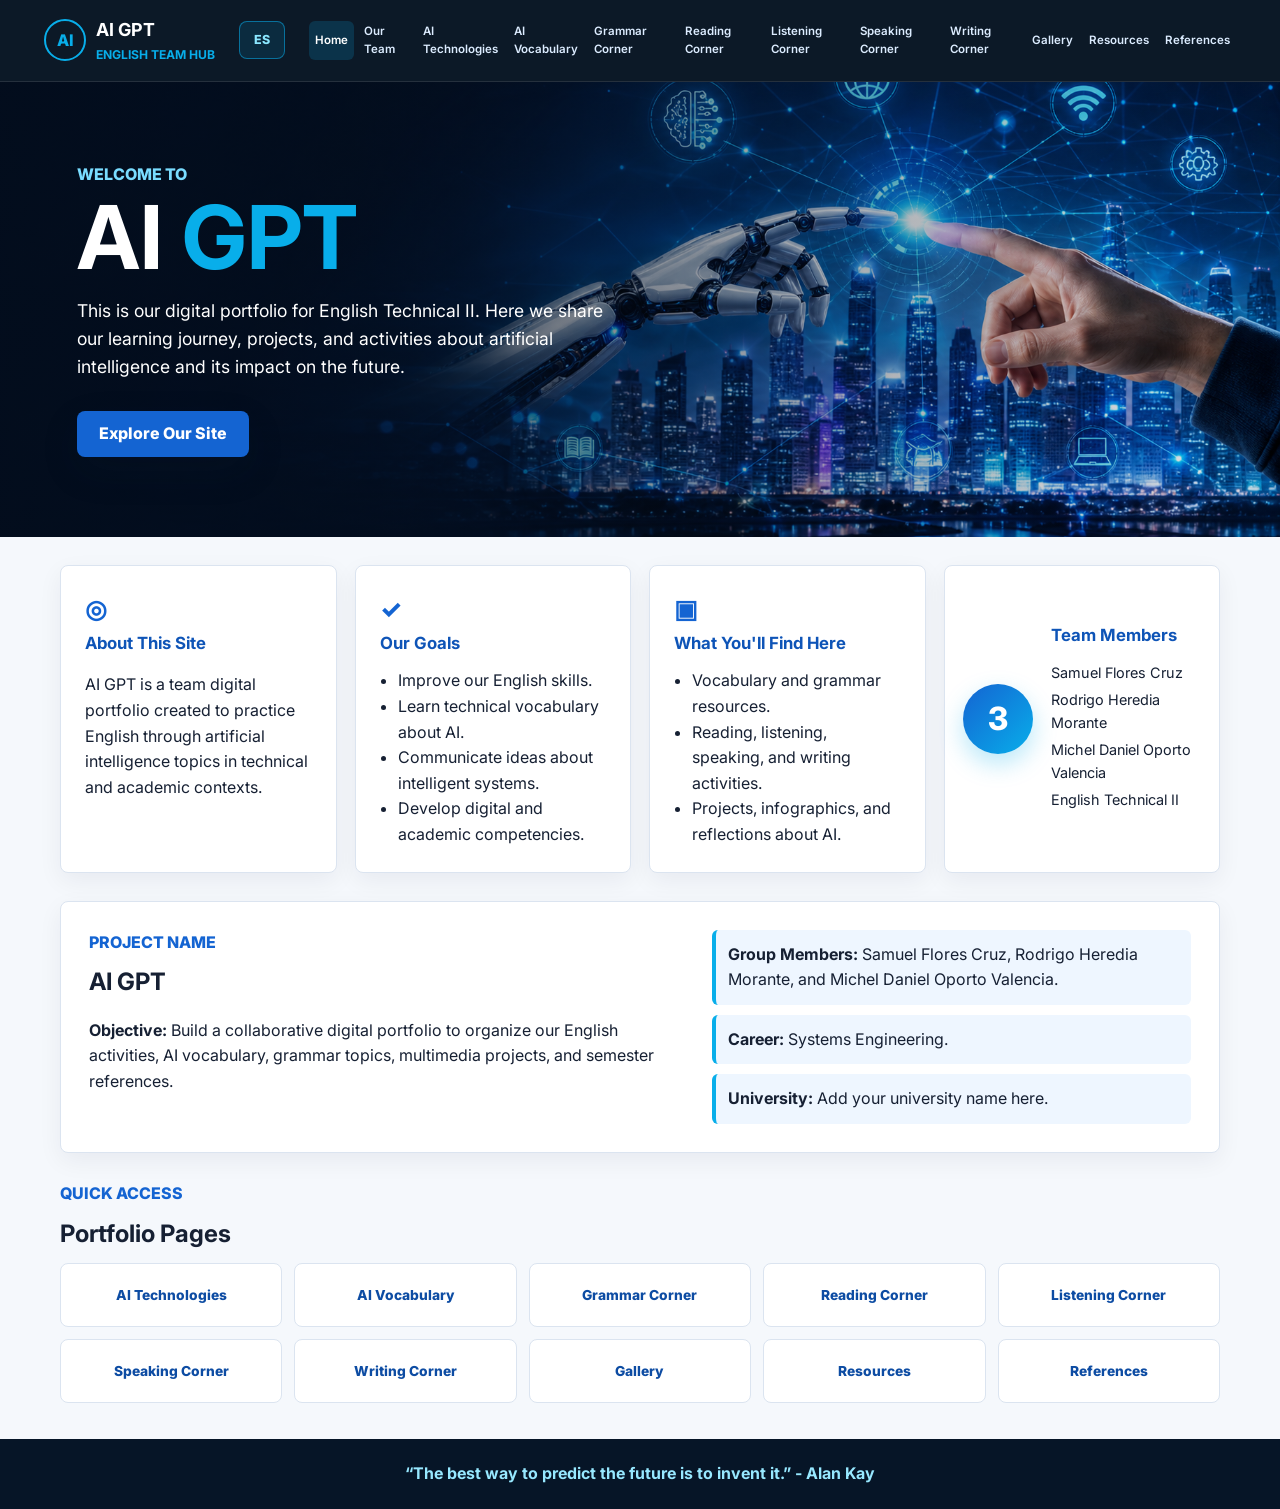
==== index.html @ 4638c42d "Agregando archivos" ====
<!DOCTYPE html>
<html lang="en">
<head>
  <meta charset="UTF-8">
  <meta name="viewport" content="width=device-width, initial-scale=1.0">
  <title>ARTIFICIAL INTELLIGENCE | Home</title>
  <link rel="preconnect" href="https://fonts.googleapis.com">
  <link rel="preconnect" href="https://fonts.gstatic.com" crossorigin>
  <link href="https://fonts.googleapis.com/css2?family=Inter:wght@400;500;600;700;800&display=swap" rel="stylesheet">
  <link rel="stylesheet" href="styles.css">
  <script defer src="script.js"></script> 
</head>
<body>  
  <header class="site-header">
    <a class="brand" href="index.html" aria-label="FutureTech English Hub home">
      <span class="brand-mark">AI</span>
      <span><strong>AI GPT</strong><small>English Team Hub</small></span>
    </a>
    <button class="menu-toggle" type="button" aria-label="Open navigation" aria-expanded="false">☰</button>
    <nav class="site-nav" aria-label="Main navigation">
      <a href="index.html">Home</a>
      <a href="about.html">Our Team</a>
      <a href="future-technologies.html">Future Technologies</a>
      <a href="tech-vocabulary.html">Tech Vocabulary</a>
      <a href="grammar-corner.html">Grammar Corner</a>
      <a href="reading-corner.html">Reading Corner</a>
      <a href="listening-corner.html">Listening Corner</a>
      <a href="speaking-corner.html">Speaking Corner</a>
      <a href="writing-corner.html">Writing Corner</a>
      <a href="gallery.html">Gallery</a>
      <a href="resources.html">Resources</a>
      <a href="references.html">References</a>
    </nav>
  </header>

  <main>
    <section class="hero">
      <img src="assets/images/hero-tech.png" alt="Futuristic technology scene with human and robotic hands" class="hero-bg">
      <div class="hero-content">
        <p class="eyebrow">Welcome to</p>
        <h1>AI <span>GPT</span></h1>
        <p class="hero-copy">This is our digital portfolio for English Technical II. Here we share our learning journey, projects, and activities about artificial intelligence and its impact on the future.</p>
        <a class="primary-action" href="future-technologies.html">Explore Our Site</a>
      </div>
    </section>

    <section class="section intro-grid" aria-label="Project introduction">
      <article class="info-card">
        <span class="card-icon">◎</span>
        <h2>About This Site</h2>
        <p>AI GPT is a team digital portfolio created to practice English through artificial intelligence topics in technical and academic contexts.</p>
      </article>
      <article class="info-card">
        <span class="card-icon">✓</span>
        <h2>Our Goals</h2>
        <ul class="clean-list">
          <li>Improve our English skills.</li>
          <li>Learn technical vocabulary about AI.</li>
          <li>Communicate ideas about intelligent systems.</li>
          <li>Develop digital and academic competencies.</li>
        </ul>
      </article>
      <article class="info-card">
        <span class="card-icon">▣</span>
        <h2>What You'll Find Here</h2>
        <ul class="clean-list">
          <li>Vocabulary and grammar resources.</li>
          <li>Reading, listening, speaking, and writing activities.</li>
          <li>Projects, infographics, and reflections about AI.</li>
        </ul>
      </article>
      <article class="profile-card">
        <span class="team-mark">3</span>
        <div>
          <h2>Team Members</h2>
          <p>Samuel Flores Cruz</p>
          <p>Rodrigo Heredia Morante</p>
          <p>Michel Daniel Oporto Valencia</p>
          <p>English Technical II</p>
        </div>
      </article>
    </section>

    <section class="section project-panel">
      <div>
        <p class="eyebrow dark">Project Name</p>
        <h2>AI GPT</h2>
        <p><strong>Objective:</strong> Build a collaborative digital portfolio to organize our English activities, AI vocabulary, grammar topics, multimedia projects, and semester references.</p>
      </div>
      <div class="facts">
        <p><strong>Group Members:</strong> Samuel Flores Cruz, Rodrigo Heredia Morante, and Michel Daniel Oporto Valencia.</p>
          <p><strong>Career:</strong> Systems Engineering.</p>
        <p><strong>University:</strong> Add your university name here.</p>
      </div>
    </section>

    <section class="section">
      <div class="section-heading">
        <p class="eyebrow dark">Quick Access</p>
        <h2>Portfolio Pages</h2>
      </div>
      <div class="quick-grid">
        <a href="future-technologies.html">AI Technologies</a>
        <a href="tech-vocabulary.html">AI Vocabulary</a>
        <a href="grammar-corner.html">Grammar Corner</a>
        <a href="reading-corner.html">Reading Corner</a>
        <a href="listening-corner.html">Listening Corner</a>
        <a href="speaking-corner.html">Speaking Corner</a>
        <a href="writing-corner.html">Writing Corner</a>
        <a href="gallery.html">Gallery</a>
        <a href="resources.html">Resources</a>
        <a href="references.html">References</a>
      </div>
    </section>
  </main>

  <footer class="site-footer">
    <p>“The best way to predict the future is to invent it.” - Alan Kay</p>
  </footer>
</body>
</html>
---- styles.css ----
:root {
  --navy: #061527;
  --ink: #162033;
  --muted: #667085;
  --line: #dbe4f0;
  --cyan: #08aeea;
  --blue: #1464d2;
  --green: #17a974;
  --orange: #f59f24;
  --red: #ef5b5b;
  --paper: #ffffff;
  --soft: #f5f8fc;
  --shadow: 0 14px 38px rgba(14, 31, 53, 0.12);
}

* {
  box-sizing: border-box;
}

body {
  margin: 0;
  font-family: "Inter", Arial, sans-serif;
  color: var(--ink);
  background: var(--soft);
  line-height: 1.6;
}

img {
  max-width: 100%;
  display: block;
}

a {
  color: inherit;
  text-decoration: none;
}

.site-header {
  position: sticky;
  top: 0;
  z-index: 20;
  min-height: 72px;
  display: flex;
  align-items: center;
  gap: 24px;
  padding: 12px clamp(18px, 4vw, 44px);
  background: rgba(3, 16, 31, 0.96);
  color: #fff;
  border-bottom: 1px solid rgba(255, 255, 255, 0.1);
}

.brand {
  display: flex;
  align-items: center;
  gap: 10px;
  flex: 0 0 auto;
}

.brand-mark {
  width: 42px;
  height: 42px;
  display: grid;
  place-items: center;
  border: 2px solid var(--cyan);
  border-radius: 50%;
  color: var(--cyan);
  font-weight: 800;
}

.brand strong,
.brand small {
  display: block;
}

.brand strong {
  font-size: 1.12rem;
}

.brand small {
  color: var(--cyan);
  text-transform: uppercase;
  letter-spacing: 0;
  font-size: 0.76rem;
  font-weight: 700;
}

.site-nav {
  display: flex;
  align-items: center;
  justify-content: flex-end;
  gap: 4px;
  flex: 1;
  flex-wrap: nowrap;
}

.site-nav a {
  padding: 10px 6px;
  border-radius: 6px;
  color: #dcecff;
  font-size: 0.72rem;
  font-weight: 600;
}

.site-nav a:hover,
.site-nav a.active {
  color: #fff;
  background: rgba(8, 174, 234, 0.18);
}

.translate-toggle {
  flex: 0 0 auto;
  min-width: 46px;
  height: 38px;
  border: 1px solid rgba(8, 174, 234, 0.55);
  border-radius: 8px;
  background: rgba(8, 174, 234, 0.12);
  color: #8be7ff;
  font: inherit;
  font-size: 0.78rem;
  font-weight: 800;
  cursor: pointer;
}

.translate-toggle:hover {
  background: rgba(8, 174, 234, 0.22);
  color: #fff;
}

.menu-toggle {
  display: none;
  margin-left: auto;
  border: 1px solid rgba(255, 255, 255, 0.25);
  background: transparent;
  color: #fff;
  width: 42px;
  height: 42px;
  border-radius: 8px;
  font-size: 1.25rem;
}

.hero {
  min-height: 455px;
  position: relative;
  display: grid;
  align-items: center;
  overflow: hidden;
  background: var(--navy);
}

.hero::after,
.image-hero::after {
  content: "";
  position: absolute;
  inset: 0;
  background: linear-gradient(90deg, rgba(3, 13, 28, 0.88), rgba(3, 13, 28, 0.45), rgba(3, 13, 28, 0.08));
}

.hero-bg,
.image-hero img {
  position: absolute;
  inset: 0;
  width: 100%;
  height: 100%;
  object-fit: cover;
}

.hero-content {
  position: relative;
  z-index: 2;
  max-width: 700px;
  padding: 72px clamp(22px, 6vw, 84px);
  color: #fff;
}

.eyebrow {
  margin: 0 0 8px;
  color: #79dcff;
  font-weight: 800;
  text-transform: uppercase;
  letter-spacing: 0;
}

.eyebrow.dark {
  color: var(--blue);
}

.hero h1,
.page-hero h1 {
  margin: 0 0 16px;
  font-size: clamp(2.5rem, 7vw, 5.5rem);
  line-height: 0.95;
  letter-spacing: 0;
}

.hero h1 span {
  color: var(--cyan);
}

.hero-copy {
  max-width: 540px;
  font-size: 1.1rem;
}

.primary-action {
  display: inline-flex;
  align-items: center;
  justify-content: center;
  min-height: 46px;
  margin-top: 12px;
  padding: 0 22px;
  border-radius: 8px;
  background: var(--blue);
  color: #fff;
  font-weight: 800;
  box-shadow: var(--shadow);
}

.section {
  width: min(1160px, calc(100% - 36px));
  margin: 28px auto;
}

.intro-grid,
.card-grid,
.media-grid,
.gallery-grid,
.vocab-grid {
  display: grid;
  gap: 18px;
}

.intro-grid {
  grid-template-columns: repeat(4, 1fr);
}

.card-grid.three,
.vocab-grid {
  grid-template-columns: repeat(3, 1fr);
}

.card-grid.two,
.media-grid {
  grid-template-columns: repeat(2, 1fr);
}

.info-card,
.profile-card,
.content-block,
.photo-panel,
.media-card,
.vocab-card,
.timeline article,
.project-panel,
.resource-list a {
  background: var(--paper);
  border: 1px solid var(--line);
  border-radius: 8px;
  box-shadow: 0 8px 24px rgba(11, 25, 47, 0.06);
}

.info-card,
.content-block,
.media-card,
.vocab-card,
.timeline article {
  padding: 24px;
}

.info-card h2,
.profile-card h2,
.content-block h2,
.photo-panel h2,
.media-card h2,
.vocab-card h2,
.timeline h2 {
  margin: 0 0 12px;
  font-size: 1.05rem;
  color: #0e54b7;
}

.card-icon {
  color: var(--blue);
  font-size: 1.55rem;
  font-weight: 800;
}

.clean-list {
  padding-left: 18px;
  margin: 0;
}

.profile-card {
  display: flex;
  align-items: center;
  gap: 18px;
  padding: 18px;
}

.team-mark {
  width: 70px;
  height: 70px;
  flex: 0 0 auto;
  display: grid;
  place-items: center;
  border-radius: 50%;
  background: linear-gradient(135deg, var(--blue), var(--cyan));
  color: #fff;
  font-size: 2rem;
  font-weight: 800;
  box-shadow: 0 10px 24px rgba(8, 174, 234, 0.28);
}

.profile-card p {
  margin: 4px 0;
  font-size: 0.9rem;
}

.project-panel {
  display: grid;
  grid-template-columns: 1.25fr 1fr;
  gap: 24px;
  padding: 28px;
}

.project-panel h2,
.section-heading h2 {
  margin: 0 0 10px;
}

.facts {
  display: grid;
  gap: 10px;
}

.facts p {
  margin: 0;
  padding: 12px;
  background: #eef6ff;
  border-left: 4px solid var(--cyan);
  border-radius: 6px;
}

.quick-grid {
  display: grid;
  grid-template-columns: repeat(5, 1fr);
  gap: 12px;
}

.quick-grid a {
  min-height: 64px;
  display: grid;
  place-items: center;
  padding: 10px;
  border: 1px solid var(--line);
  border-radius: 8px;
  background: #fff;
  color: #0d4ca3;
  text-align: center;
  font-weight: 800;
  font-size: 0.86rem;
}

.page-main {
  min-height: calc(100vh - 146px);
}

.page-hero {
  position: relative;
  overflow: hidden;
  min-height: 300px;
  display: grid;
  align-items: end;
  padding: 54px clamp(22px, 6vw, 84px);
  background: radial-gradient(circle at 80% 20%, rgba(8, 174, 234, 0.2), transparent 28%), var(--navy);
  color: #fff;
}

.page-hero.compact {
  min-height: 250px;
}

.page-hero.image-hero {
  min-height: 360px;
}

.page-hero > div {
  position: relative;
  z-index: 2;
  max-width: 760px;
}

.page-hero p {
  max-width: 680px;
}

.about-layout {
  display: grid;
  grid-template-columns: 1.5fr 0.75fr;
  gap: 20px;
}

.photo-panel {
  padding: 18px;
}

.person-profile-header {
  display: flex;
  align-items: center;
  justify-content: space-between;
  gap: 18px;
  margin-bottom: 18px;
}

.person-profile h3,
.team-note h3 {
  margin: 22px 0 10px;
  color: #0e54b7;
}

#personBioOne {
  white-space: pre-line;
}

.person-initials {
  width: 68px;
  height: 68px;
  flex: 0 0 auto;
  display: grid;
  place-items: center;
  border-radius: 50%;
  background: #e9f7ff;
  color: var(--blue);
  border: 2px solid #b9e9ff;
  font-weight: 800;
}

.person-details {
  display: grid;
  grid-template-columns: repeat(3, 1fr);
  gap: 12px;
  margin: 0 0 18px;
}

.person-details div {
  padding: 14px;
  border-radius: 8px;
  background: #eef6ff;
  border: 1px solid #d9ecff;
}

.person-details dt {
  margin-bottom: 4px;
  color: var(--blue);
  font-size: 0.78rem;
  font-weight: 800;
  text-transform: uppercase;
}

.person-details dd {
  margin: 0;
  font-weight: 700;
}

.person-buttons {
  display: grid;
  gap: 10px;
  margin-top: 16px;
}

.person-button {
  min-height: 48px;
  padding: 0 14px;
  border: 1px solid var(--line);
  border-radius: 8px;
  background: #fff;
  color: var(--ink);
  font: inherit;
  font-weight: 800;
  text-align: left;
  cursor: pointer;
}

.person-button:hover,
.person-button.active {
  border-color: var(--cyan);
  background: #e9f7ff;
  color: #0e54b7;
}

.team-note {
  margin-top: 20px;
  padding: 16px;
  border-radius: 8px;
  background: var(--navy);
  color: #dcecff;
}

.team-note h3 {
  margin-top: 0;
  color: #8be7ff;
}

.search-box {
  display: grid;
  gap: 8px;
  max-width: 480px;
  margin-bottom: 18px;
  font-weight: 800;
  color: #0e54b7;
}

.search-box input {
  width: 100%;
  min-height: 46px;
  padding: 0 14px;
  border: 1px solid var(--line);
  border-radius: 8px;
  font: inherit;
}

.vocab-image,
.gallery-placeholder,
.embed-placeholder {
  min-height: 155px;
  display: grid;
  place-items: center;
  margin-bottom: 16px;
  border-radius: 8px;
  background: linear-gradient(135deg, #e9f7ff, #d7e7ff);
  color: var(--blue);
  font-weight: 800;
  font-size: 2rem;
}

.vocab-image.green,
.gallery-placeholder.cyan {
  background: linear-gradient(135deg, #dff8ec, #eaf7ff);
  color: var(--green);
}

.vocab-image.orange,
.gallery-placeholder.coral {
  background: linear-gradient(135deg, #fff1d8, #ffe5df);
  color: var(--orange);
}

.vocab-image.red {
  background: linear-gradient(135deg, #ffe4e4, #eef6ff);
  color: var(--red);
}

.accordion-list {
  display: grid;
  gap: 12px;
}

.accordion-item {
  border: 1px solid var(--line);
  border-radius: 8px;
  overflow: hidden;
  background: #fff;
}

.accordion-item button {
  width: 100%;
  min-height: 58px;
  padding: 0 20px;
  border: 0;
  background: #fff;
  color: #0e54b7;
  text-align: left;
  font: inherit;
  font-weight: 800;
  cursor: pointer;
}

.accordion-item div {
  display: none;
  padding: 0 20px 20px;
}

.accordion-item.open div {
  display: block;
}

.embed-placeholder.podcast {
  background: linear-gradient(135deg, #fff1d8, #e9f7ff);
}

.timeline {
  display: grid;
  gap: 16px;
}

.timeline article {
  display: grid;
  grid-template-columns: 70px 1fr;
  column-gap: 18px;
  align-items: center;
}

.timeline span {
  grid-row: span 2;
  width: 58px;
  height: 58px;
  display: grid;
  place-items: center;
  border-radius: 50%;
  background: #e9f7ff;
  color: var(--blue);
  font-weight: 800;
}

.gallery-grid {
  grid-template-columns: repeat(4, 1fr);
}

.gallery-grid figure {
  margin: 0;
  overflow: hidden;
  background: #fff;
  border: 1px solid var(--line);
  border-radius: 8px;
}

.gallery-grid img {
  width: 100%;
  aspect-ratio: 4 / 3;
  object-fit: cover;
}

.gallery-grid figcaption {
  padding: 14px;
  font-weight: 800;
  color: #0e54b7;
}

.resource-list {
  display: grid;
  gap: 12px;
}

.resource-list a {
  display: grid;
  gap: 4px;
  padding: 18px 20px;
}

.resource-list strong {
  color: #0e54b7;
}

.resource-list span {
  color: var(--muted);
}

.reference-list {
  padding-left: 22px;
}

.site-footer {
  margin-top: 36px;
  padding: 22px;
  background: var(--navy);
  color: #97e8ff;
  text-align: center;
  font-weight: 700;
}

.site-footer p {
  margin: 0;
}

@media (max-width: 980px) {
  .site-header {
    flex-wrap: wrap;
  }

  .menu-toggle {
    display: block;
  }

  .translate-toggle {
    margin-left: auto;
  }

  .site-nav {
    display: none;
    width: 100%;
    flex-direction: column;
    align-items: stretch;
  }

  .site-header.nav-open .site-nav {
    display: flex;
  }

  .site-nav a {
    font-size: 0.95rem;
  }

  .intro-grid,
  .card-grid.three,
  .gallery-grid,
  .vocab-grid,
  .quick-grid {
    grid-template-columns: repeat(2, 1fr);
  }

  .project-panel,
  .about-layout {
    grid-template-columns: 1fr;
  }
}

@media (max-width: 640px) {
  .hero {
    min-height: 520px;
  }

  .hero::after,
  .image-hero::after {
    background: rgba(3, 13, 28, 0.72);
  }

  .hero-content {
    padding: 52px 22px;
  }

  .intro-grid,
  .card-grid.three,
  .card-grid.two,
  .media-grid,
  .gallery-grid,
  .vocab-grid,
  .quick-grid {
    grid-template-columns: 1fr;
  }

  .profile-card {
    align-items: flex-start;
  }

  .team-mark {
    width: 58px;
    height: 58px;
    font-size: 1.5rem;
  }

  .person-profile-header {
    align-items: flex-start;
  }

  .person-details {
    grid-template-columns: 1fr;
  }

  .timeline article {
    grid-template-columns: 1fr;
  }

  .timeline span {
    grid-row: auto;
    margin-bottom: 10px;
  }
}
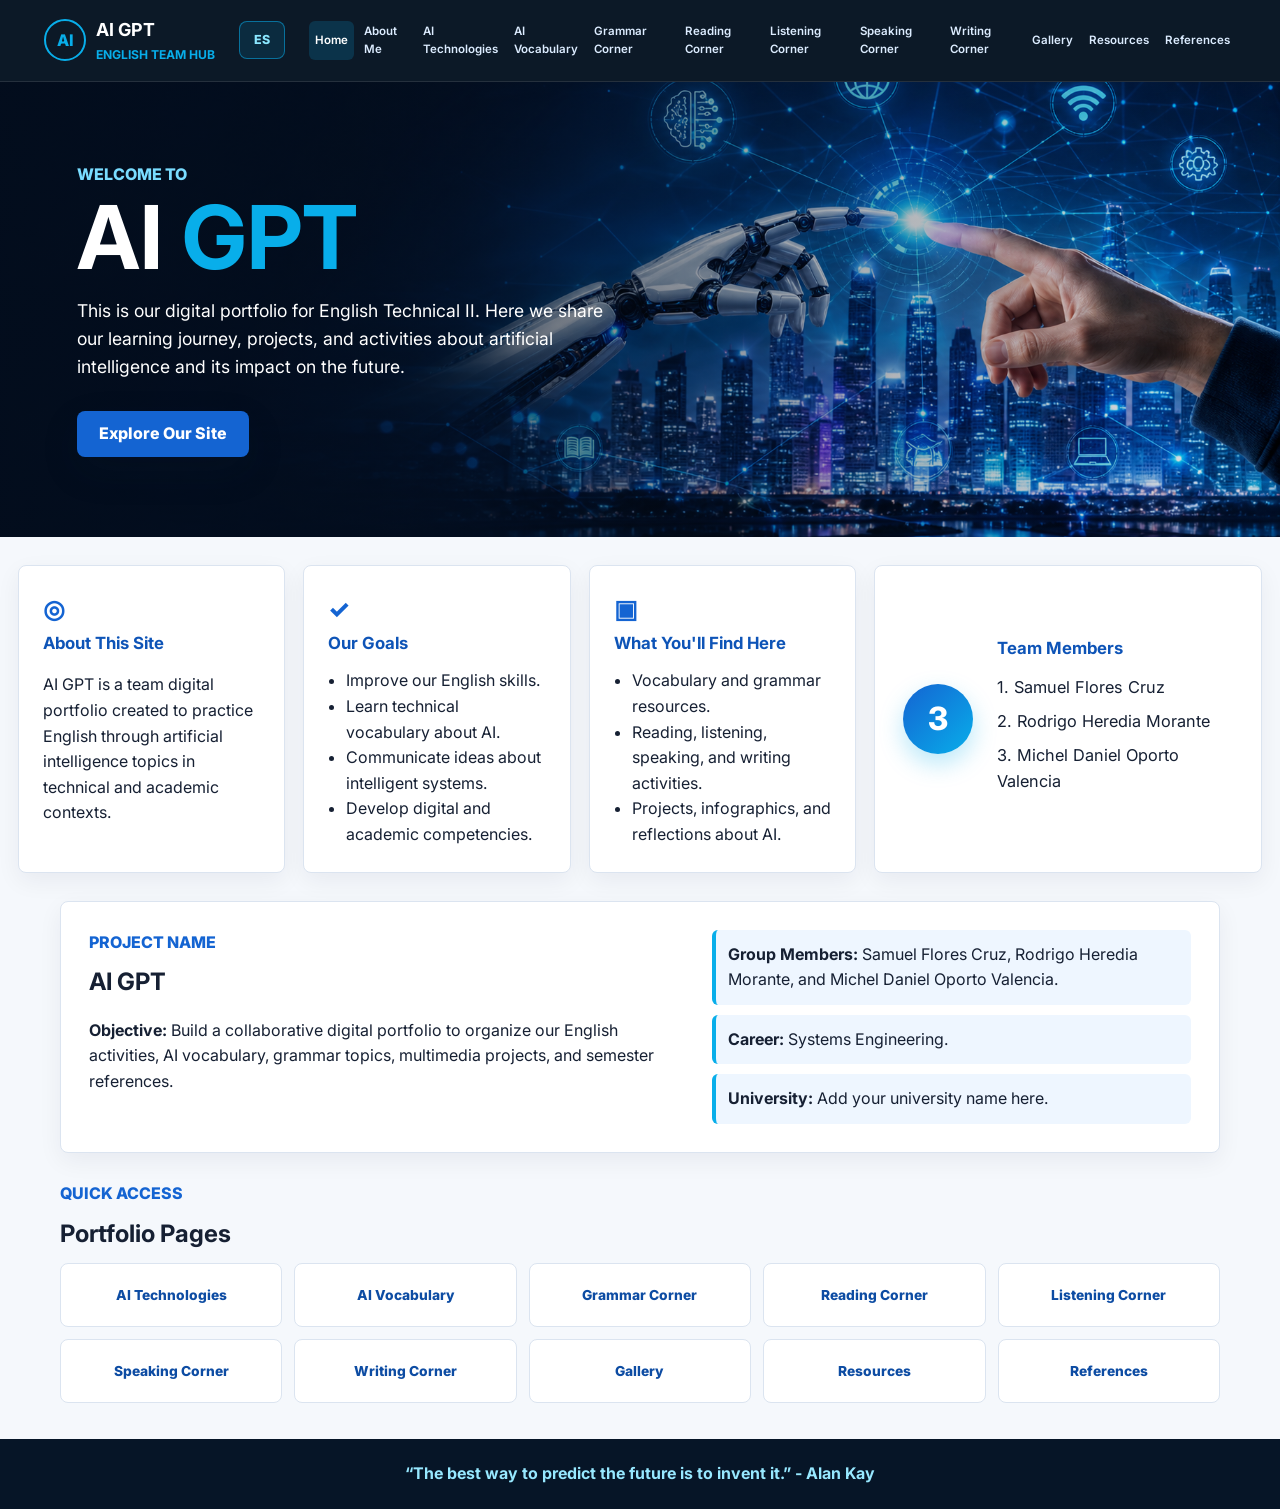
==== commit 46e57a04: "Agregando archivos" ====
--- a/index.html
+++ b/index.html
@@ -19,7 +19,7 @@
     <button class="menu-toggle" type="button" aria-label="Open navigation" aria-expanded="false">☰</button>
     <nav class="site-nav" aria-label="Main navigation">
       <a href="index.html">Home</a>
-      <a href="about.html">Our Team</a>
+      <a href="about.html">About Me</a>
       <a href="future-technologies.html">Future Technologies</a>
       <a href="tech-vocabulary.html">Tech Vocabulary</a>
       <a href="grammar-corner.html">Grammar Corner</a>
@@ -73,10 +73,9 @@
         <span class="team-mark">3</span>
         <div>
           <h2>Team Members</h2>
-          <p>Samuel Flores Cruz</p>
-          <p>Rodrigo Heredia Morante</p>
-          <p>Michel Daniel Oporto Valencia</p>
-          <p>English Technical II</p>
+          <p>1. Samuel Flores Cruz</p>
+          <p>2. Rodrigo Heredia Morante</p>
+          <p>3. Michel Daniel Oporto Valencia</p>
         </div>
       </article>
     </section>
--- a/styles.css
+++ b/styles.css
@@ -230,7 +230,8 @@
 }
 
 .intro-grid {
-  grid-template-columns: repeat(4, 1fr);
+  width: min(1460px, calc(100% - 36px));
+  grid-template-columns: repeat(3, minmax(0, 1fr)) minmax(360px, 1.45fr);
 }
 
 .card-grid.three,
@@ -292,8 +293,9 @@
 .profile-card {
   display: flex;
   align-items: center;
-  gap: 18px;
-  padding: 18px;
+  gap: 24px;
+  padding: 32px 28px;
+  min-height: 250px;
 }
 
 .team-mark {
@@ -311,8 +313,8 @@
 }
 
 .profile-card p {
-  margin: 4px 0;
-  font-size: 0.9rem;
+  margin: 8px 0;
+  font-size: 1.02rem;
 }
 
 .project-panel {
@@ -397,10 +399,23 @@
   display: grid;
   grid-template-columns: 1.5fr 0.75fr;
   gap: 20px;
+  align-items: start;
 }
 
 .photo-panel {
   padding: 18px;
+  align-self: start;
+}
+
+.personal-photo {
+  width: 100%;
+  aspect-ratio: 3 / 4;
+  margin: 14px 0;
+  border-radius: 8px;
+  object-fit: cover;
+  object-position: center;
+  border: 1px solid var(--line);
+  box-shadow: 0 10px 24px rgba(11, 25, 47, 0.08);
 }
 
 .person-profile-header {
@@ -739,6 +754,7 @@
 
   .profile-card {
     align-items: flex-start;
+    grid-column: 1 / -1;
   }
 
   .team-mark {
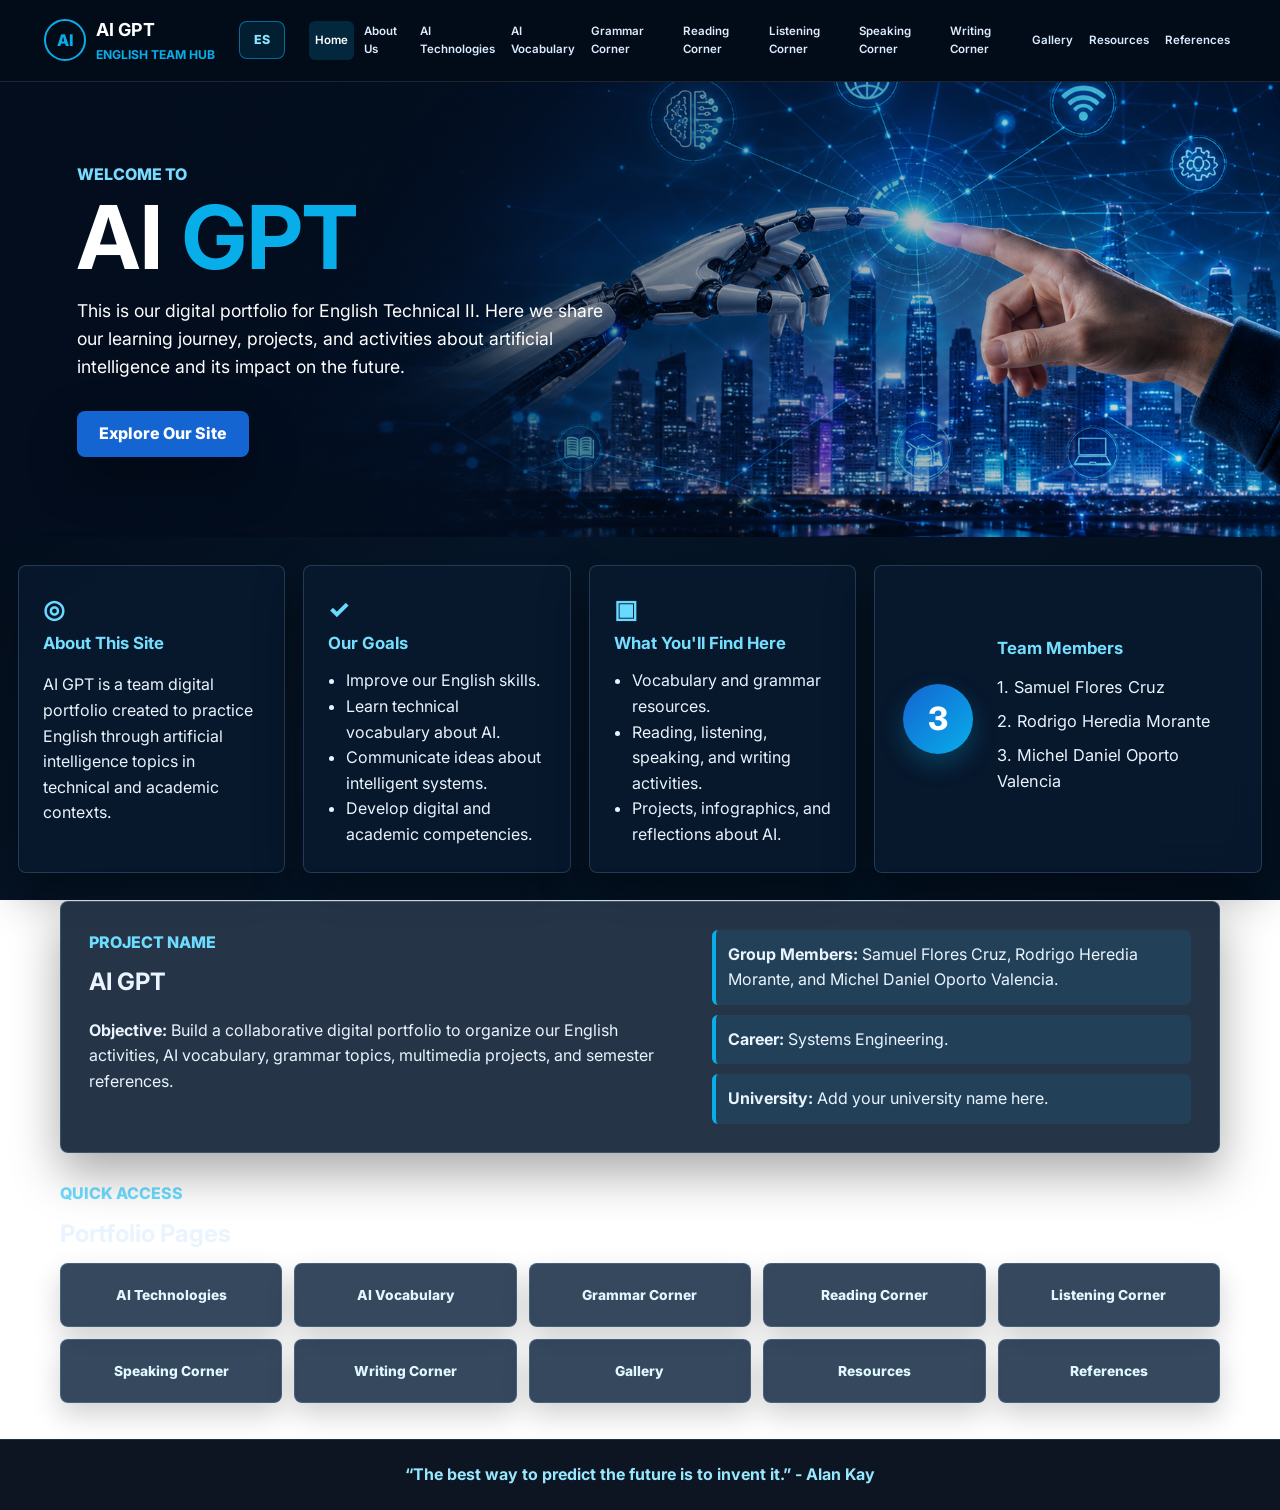
==== commit f627ac88: "Agregando" ====
--- a/index.html
+++ b/index.html
@@ -19,7 +19,7 @@
     <button class="menu-toggle" type="button" aria-label="Open navigation" aria-expanded="false">☰</button>
     <nav class="site-nav" aria-label="Main navigation">
       <a href="index.html">Home</a>
-      <a href="about.html">About Me</a>
+      <a href="about.html">About Us</a>
       <a href="future-technologies.html">Future Technologies</a>
       <a href="tech-vocabulary.html">Tech Vocabulary</a>
       <a href="grammar-corner.html">Grammar Corner</a>
--- a/styles.css
+++ b/styles.css
@@ -1,16 +1,18 @@
 :root {
   --navy: #061527;
-  --ink: #162033;
-  --muted: #667085;
-  --line: #dbe4f0;
+  --ink: #eaf4ff;
+  --muted: #a9bad0;
+  --line: rgba(144, 202, 255, 0.2);
   --cyan: #08aeea;
   --blue: #1464d2;
   --green: #17a974;
   --orange: #f59f24;
   --red: #ef5b5b;
-  --paper: #ffffff;
-  --soft: #f5f8fc;
-  --shadow: 0 14px 38px rgba(14, 31, 53, 0.12);
+  --paper: rgba(8, 24, 46, 0.88);
+  --soft: #030b16;
+  --panel: rgba(12, 31, 57, 0.78);
+  --panel-strong: rgba(13, 38, 70, 0.94);
+  --shadow: 0 20px 48px rgba(0, 0, 0, 0.34);
 }
 
 * {
@@ -21,7 +23,11 @@
   margin: 0;
   font-family: "Inter", Arial, sans-serif;
   color: var(--ink);
-  background: var(--soft);
+  background:
+    radial-gradient(circle at 8% 12%, rgba(8, 174, 234, 0.2), transparent 26%),
+    radial-gradient(circle at 88% 8%, rgba(20, 100, 210, 0.18), transparent 28%),
+    linear-gradient(135deg, #020813 0%, #061527 48%, #03101f 100%);
+  background-attachment: fixed;
   line-height: 1.6;
 }
 
@@ -44,7 +50,7 @@
   align-items: center;
   gap: 24px;
   padding: 12px clamp(18px, 4vw, 44px);
-  background: rgba(3, 16, 31, 0.96);
+  background: rgba(3, 12, 24, 0.96);
   color: #fff;
   border-bottom: 1px solid rgba(255, 255, 255, 0.1);
 }
@@ -181,7 +187,7 @@
 }
 
 .eyebrow.dark {
-  color: var(--blue);
+  color: #6edcff;
 }
 
 .hero h1,
@@ -256,7 +262,8 @@
   background: var(--paper);
   border: 1px solid var(--line);
   border-radius: 8px;
-  box-shadow: 0 8px 24px rgba(11, 25, 47, 0.06);
+  box-shadow: var(--shadow);
+  backdrop-filter: blur(14px);
 }
 
 .info-card,
@@ -276,11 +283,11 @@
 .timeline h2 {
   margin: 0 0 12px;
   font-size: 1.05rem;
-  color: #0e54b7;
+  color: #75dfff;
 }
 
 .card-icon {
-  color: var(--blue);
+  color: #69d9ff;
   font-size: 1.55rem;
   font-weight: 800;
 }
@@ -288,6 +295,31 @@
 .clean-list {
   padding-left: 18px;
   margin: 0;
+}
+
+.example-list {
+  display: grid;
+  gap: 10px;
+  margin: 0;
+  padding-left: 22px;
+}
+
+.example-list li {
+  padding-left: 4px;
+}
+
+.example-en,
+.example-es {
+  display: block;
+}
+
+.example-en {
+  font-weight: 700;
+}
+
+.example-es {
+  margin-top: 3px;
+  color: var(--muted);
 }
 
 .profile-card {
@@ -337,7 +369,7 @@
 .facts p {
   margin: 0;
   padding: 12px;
-  background: #eef6ff;
+  background: rgba(8, 174, 234, 0.1);
   border-left: 4px solid var(--cyan);
   border-radius: 6px;
 }
@@ -355,15 +387,23 @@
   padding: 10px;
   border: 1px solid var(--line);
   border-radius: 8px;
-  background: #fff;
-  color: #0d4ca3;
+  background: rgba(10, 32, 59, 0.82);
+  color: #dff8ff;
   text-align: center;
   font-weight: 800;
   font-size: 0.86rem;
+  box-shadow: 0 12px 28px rgba(0, 0, 0, 0.18);
+}
+
+.quick-grid a:hover {
+  border-color: rgba(8, 174, 234, 0.72);
+  background: rgba(8, 174, 234, 0.18);
+  color: #fff;
 }
 
 .page-main {
   min-height: calc(100vh - 146px);
+  padding-bottom: 8px;
 }
 
 .page-hero {
@@ -373,7 +413,11 @@
   display: grid;
   align-items: end;
   padding: 54px clamp(22px, 6vw, 84px);
-  background: radial-gradient(circle at 80% 20%, rgba(8, 174, 234, 0.2), transparent 28%), var(--navy);
+  background:
+    linear-gradient(90deg, rgba(3, 13, 28, 0.94), rgba(3, 13, 28, 0.72)),
+    radial-gradient(circle at 80% 20%, rgba(8, 174, 234, 0.28), transparent 30%),
+    radial-gradient(circle at 18% 82%, rgba(20, 100, 210, 0.2), transparent 28%),
+    var(--navy);
   color: #fff;
 }
 
@@ -402,6 +446,19 @@
   align-items: start;
 }
 
+.group-intro {
+  display: grid;
+  grid-template-columns: 1.35fr 0.65fr;
+  gap: 20px;
+  align-items: start;
+}
+
+.group-intro h2,
+.member-selector h2 {
+  margin: 0 0 12px;
+  color: #75dfff;
+}
+
 .photo-panel {
   padding: 18px;
   align-self: start;
@@ -415,7 +472,7 @@
   object-fit: cover;
   object-position: center;
   border: 1px solid var(--line);
-  box-shadow: 0 10px 24px rgba(11, 25, 47, 0.08);
+  box-shadow: 0 16px 34px rgba(0, 0, 0, 0.36);
 }
 
 .person-profile-header {
@@ -429,7 +486,7 @@
 .person-profile h3,
 .team-note h3 {
   margin: 22px 0 10px;
-  color: #0e54b7;
+  color: #75dfff;
 }
 
 #personBioOne {
@@ -443,9 +500,9 @@
   display: grid;
   place-items: center;
   border-radius: 50%;
-  background: #e9f7ff;
-  color: var(--blue);
-  border: 2px solid #b9e9ff;
+  background: rgba(8, 174, 234, 0.14);
+  color: #8be7ff;
+  border: 2px solid rgba(139, 231, 255, 0.45);
   font-weight: 800;
 }
 
@@ -459,13 +516,13 @@
 .person-details div {
   padding: 14px;
   border-radius: 8px;
-  background: #eef6ff;
-  border: 1px solid #d9ecff;
+  background: rgba(8, 174, 234, 0.1);
+  border: 1px solid rgba(139, 231, 255, 0.2);
 }
 
 .person-details dt {
   margin-bottom: 4px;
-  color: var(--blue);
+  color: #6edcff;
   font-size: 0.78rem;
   font-weight: 800;
   text-transform: uppercase;
@@ -487,7 +544,7 @@
   padding: 0 14px;
   border: 1px solid var(--line);
   border-radius: 8px;
-  background: #fff;
+  background: rgba(6, 21, 39, 0.82);
   color: var(--ink);
   font: inherit;
   font-weight: 800;
@@ -498,15 +555,15 @@
 .person-button:hover,
 .person-button.active {
   border-color: var(--cyan);
-  background: #e9f7ff;
-  color: #0e54b7;
+  background: rgba(8, 174, 234, 0.16);
+  color: #fff;
 }
 
 .team-note {
   margin-top: 20px;
   padding: 16px;
   border-radius: 8px;
-  background: var(--navy);
+  background: rgba(3, 13, 28, 0.95);
   color: #dcecff;
 }
 
@@ -521,7 +578,7 @@
   max-width: 480px;
   margin-bottom: 18px;
   font-weight: 800;
-  color: #0e54b7;
+  color: #75dfff;
 }
 
 .search-box input {
@@ -531,6 +588,8 @@
   border: 1px solid var(--line);
   border-radius: 8px;
   font: inherit;
+  background: rgba(6, 21, 39, 0.9);
+  color: var(--ink);
 }
 
 .vocab-image,
@@ -541,27 +600,27 @@
   place-items: center;
   margin-bottom: 16px;
   border-radius: 8px;
-  background: linear-gradient(135deg, #e9f7ff, #d7e7ff);
-  color: var(--blue);
+  background: linear-gradient(135deg, rgba(8, 174, 234, 0.2), rgba(20, 100, 210, 0.14));
+  color: #8be7ff;
   font-weight: 800;
   font-size: 2rem;
 }
 
 .vocab-image.green,
 .gallery-placeholder.cyan {
-  background: linear-gradient(135deg, #dff8ec, #eaf7ff);
-  color: var(--green);
+  background: linear-gradient(135deg, rgba(23, 169, 116, 0.2), rgba(8, 174, 234, 0.1));
+  color: #6ee8bd;
 }
 
 .vocab-image.orange,
 .gallery-placeholder.coral {
-  background: linear-gradient(135deg, #fff1d8, #ffe5df);
-  color: var(--orange);
+  background: linear-gradient(135deg, rgba(245, 159, 36, 0.2), rgba(239, 91, 91, 0.1));
+  color: #ffc46b;
 }
 
 .vocab-image.red {
-  background: linear-gradient(135deg, #ffe4e4, #eef6ff);
-  color: var(--red);
+  background: linear-gradient(135deg, rgba(239, 91, 91, 0.2), rgba(8, 174, 234, 0.1));
+  color: #ff9c9c;
 }
 
 .accordion-list {
@@ -573,7 +632,9 @@
   border: 1px solid var(--line);
   border-radius: 8px;
   overflow: hidden;
-  background: #fff;
+  background: var(--paper);
+  box-shadow: var(--shadow);
+  backdrop-filter: blur(14px);
 }
 
 .accordion-item button {
@@ -581,12 +642,17 @@
   min-height: 58px;
   padding: 0 20px;
   border: 0;
-  background: #fff;
-  color: #0e54b7;
+  background: rgba(8, 24, 46, 0.94);
+  color: #75dfff;
   text-align: left;
   font: inherit;
   font-weight: 800;
   cursor: pointer;
+}
+
+.accordion-item button:hover {
+  background: rgba(8, 174, 234, 0.12);
+  color: #fff;
 }
 
 .accordion-item div {
@@ -599,7 +665,7 @@
 }
 
 .embed-placeholder.podcast {
-  background: linear-gradient(135deg, #fff1d8, #e9f7ff);
+  background: linear-gradient(135deg, rgba(245, 159, 36, 0.2), rgba(8, 174, 234, 0.1));
 }
 
 .timeline {
@@ -621,8 +687,8 @@
   display: grid;
   place-items: center;
   border-radius: 50%;
-  background: #e9f7ff;
-  color: var(--blue);
+  background: rgba(8, 174, 234, 0.14);
+  color: #8be7ff;
   font-weight: 800;
 }
 
@@ -633,9 +699,10 @@
 .gallery-grid figure {
   margin: 0;
   overflow: hidden;
-  background: #fff;
+  background: var(--paper);
   border: 1px solid var(--line);
   border-radius: 8px;
+  box-shadow: var(--shadow);
 }
 
 .gallery-grid img {
@@ -647,7 +714,129 @@
 .gallery-grid figcaption {
   padding: 14px;
   font-weight: 800;
-  color: #0e54b7;
+  color: #75dfff;
+}
+
+.references-panel h2 {
+  margin: 0;
+  color: #75dfff;
+}
+
+.gallery-hero {
+  min-height: 520px;
+  display: grid;
+  align-items: center;
+  padding: 80px clamp(22px, 7vw, 110px);
+  color: #fff;
+  background:
+    linear-gradient(90deg, rgba(3, 13, 28, 0.92), rgba(3, 13, 28, 0.62), rgba(3, 13, 28, 0.26)),
+    url("assets/images/gallery-background.png") center / cover no-repeat;
+}
+
+.gallery-hero > div {
+  max-width: 760px;
+}
+
+.gallery-hero h1 {
+  margin: 0 0 16px;
+  font-size: clamp(3.5rem, 9vw, 8rem);
+  line-height: 0.9;
+}
+
+.gallery-hero p:not(.eyebrow) {
+  max-width: 700px;
+  font-size: 1.15rem;
+}
+
+.gallery-presentation {
+  padding: 34px clamp(18px, 4vw, 58px) 44px;
+  background:
+    linear-gradient(180deg, rgba(3, 13, 28, 0.94), rgba(3, 13, 28, 0.98)),
+    url("assets/images/gallery-background.png") center / cover fixed;
+}
+
+.gallery-feature {
+  width: min(1500px, 100%);
+  margin: 0 auto 30px;
+}
+
+.gallery-name-list {
+  display: grid;
+  grid-template-columns: repeat(3, minmax(0, 1fr));
+  gap: 12px;
+  max-width: 900px;
+  margin-top: 28px;
+}
+
+.gallery-name-list span {
+  min-height: 52px;
+  display: grid;
+  place-items: center;
+  padding: 12px;
+  border: 1px solid rgba(139, 231, 255, 0.42);
+  border-radius: 8px;
+  background: rgba(8, 174, 234, 0.14);
+  color: #dff8ff;
+  text-align: center;
+  font-weight: 800;
+  backdrop-filter: blur(8px);
+}
+
+.gallery-feature {
+  position: relative;
+  margin-bottom: 34px;
+  overflow: hidden;
+  border: 1px solid rgba(207, 228, 251, 0.85);
+  border-radius: 8px;
+  background: #061527;
+  box-shadow: var(--shadow);
+}
+
+.gallery-feature img {
+  width: 100%;
+  height: auto;
+  max-height: none;
+  object-fit: contain;
+  background: #061527;
+}
+
+.gallery-feature::after {
+  content: "";
+  position: absolute;
+  inset: auto 0 0;
+  height: 46%;
+  background: linear-gradient(180deg, rgba(6, 21, 39, 0), rgba(6, 21, 39, 0.9));
+}
+
+.gallery-feature figcaption {
+  position: absolute;
+  left: 0;
+  right: 0;
+  bottom: 0;
+  z-index: 1;
+  padding: 28px;
+  color: #fff;
+}
+
+.gallery-feature figcaption span {
+  display: inline-flex;
+  margin-bottom: 8px;
+  padding: 6px 10px;
+  border-radius: 8px;
+  background: rgba(8, 174, 234, 0.22);
+  color: #8be7ff;
+  font-weight: 800;
+  text-transform: uppercase;
+}
+
+.gallery-feature figcaption p {
+  max-width: 540px;
+  margin: 0;
+  color: #e8f6ff;
+}
+
+.references-panel {
+  max-width: 900px;
 }
 
 .resource-list {
@@ -662,7 +851,7 @@
 }
 
 .resource-list strong {
-  color: #0e54b7;
+  color: #75dfff;
 }
 
 .resource-list span {
@@ -671,15 +860,28 @@
 
 .reference-list {
   padding-left: 22px;
+}
+
+.reference-list li {
+  margin-bottom: 14px;
+}
+
+.reference-list a {
+  display: block;
+  margin-top: 6px;
+  color: #77ddff;
+  font-weight: 800;
+  overflow-wrap: anywhere;
 }
 
 .site-footer {
   margin-top: 36px;
   padding: 22px;
-  background: var(--navy);
+  background: rgba(3, 12, 24, 0.96);
   color: #97e8ff;
   text-align: center;
   font-weight: 700;
+  border-top: 1px solid rgba(139, 231, 255, 0.14);
 }
 
 .site-footer p {
@@ -723,6 +925,7 @@
   }
 
   .project-panel,
+  .group-intro,
   .about-layout {
     grid-template-columns: 1fr;
   }
@@ -757,6 +960,10 @@
     grid-column: 1 / -1;
   }
 
+  .gallery-name-list {
+    grid-template-columns: 1fr;
+  }
+
   .team-mark {
     width: 58px;
     height: 58px;
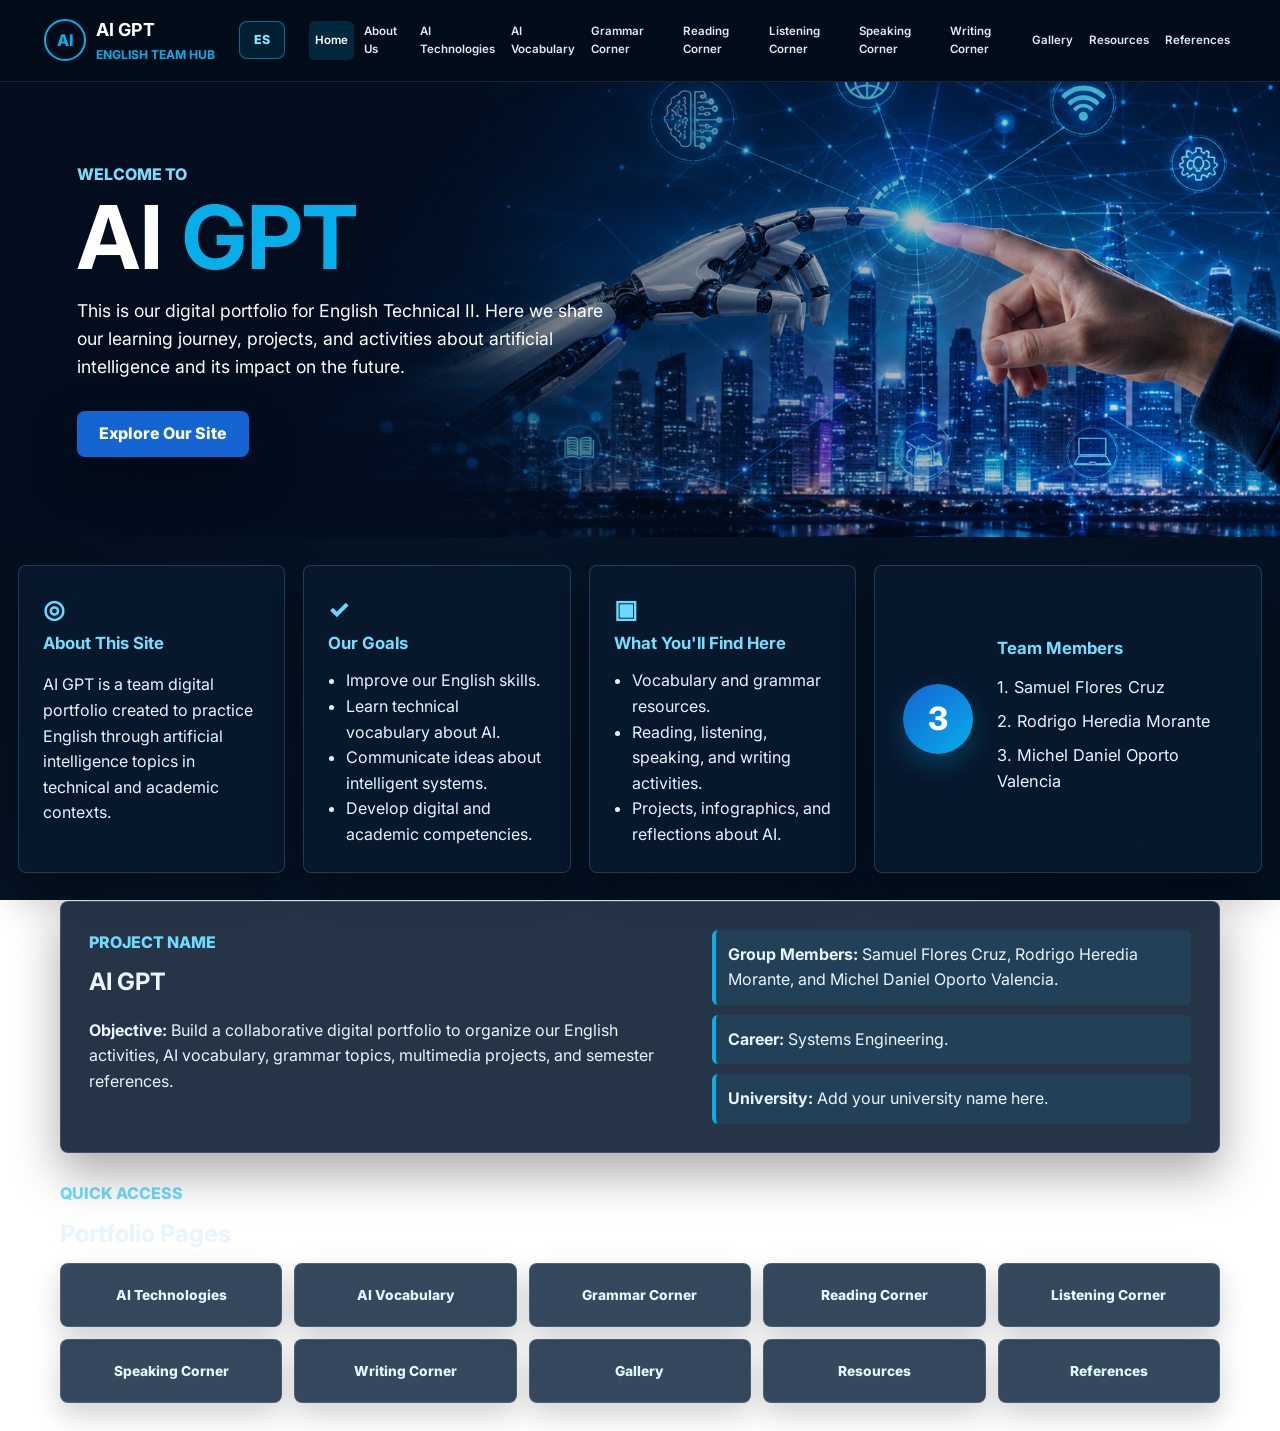
==== commit 1a5d9326: "Agregando nuevos cambios de nombre5" ====
--- a/index.html
+++ b/index.html
@@ -113,8 +113,5 @@
     </section>
   </main>
 
-  <footer class="site-footer">
-    <p>“The best way to predict the future is to invent it.” - Alan Kay</p>
-  </footer>
 </body>
 </html>
--- a/styles.css
+++ b/styles.css
@@ -226,11 +226,21 @@
   margin: 28px auto;
 }
 
+.vocab-explorer {
+  width: min(980px, calc(100% - 36px));
+  padding: 24px;
+  border: 1px solid rgba(139, 231, 255, 0.16);
+  border-radius: 8px;
+  background: rgba(3, 13, 28, 0.5);
+  box-shadow: var(--shadow);
+}
+
 .intro-grid,
 .card-grid,
 .media-grid,
 .gallery-grid,
-.vocab-grid {
+.vocab-grid,
+.vocab-list {
   display: grid;
   gap: 18px;
 }
@@ -286,6 +296,416 @@
   color: #75dfff;
 }
 
+.vocab-list-heading {
+  display: flex;
+  align-items: end;
+  justify-content: space-between;
+  gap: 16px;
+  margin-bottom: 18px;
+}
+
+.vocab-list-heading h2 {
+  margin: 0;
+  color: #fff;
+  font-size: clamp(1.55rem, 4vw, 2.4rem);
+  line-height: 1.1;
+}
+
+.vocab-list-heading::after {
+  content: "Click to open";
+  flex: 0 0 auto;
+  padding: 7px 10px;
+  border: 1px solid rgba(139, 231, 255, 0.18);
+  border-radius: 8px;
+  background: rgba(8, 174, 234, 0.08);
+  color: #8be7ff;
+  font-size: 0.76rem;
+  font-weight: 800;
+  text-transform: uppercase;
+}
+
+.vocab-search {
+  max-width: none;
+  margin-bottom: 20px;
+}
+
+.vocab-list {
+  grid-template-columns: repeat(2, minmax(0, 1fr));
+  gap: 10px;
+}
+
+.vocab-card {
+  position: relative;
+  display: flex;
+  align-items: center;
+  min-height: 68px;
+  gap: 18px;
+  padding: 13px 52px 13px 14px;
+  appearance: none;
+  color: var(--ink);
+  font: inherit;
+  text-align: left;
+  cursor: pointer;
+  transition: transform 160ms ease, border-color 160ms ease, background 160ms ease;
+}
+
+.vocab-card:hover,
+.vocab-card:focus-visible {
+  border-color: rgba(8, 174, 234, 0.72);
+  background: rgba(10, 34, 62, 0.94);
+  transform: translateY(-3px);
+}
+
+.vocab-card:focus-visible {
+  outline: 3px solid rgba(139, 231, 255, 0.28);
+  outline-offset: 3px;
+}
+
+.vocab-card::after {
+  content: ">";
+  position: absolute;
+  right: 22px;
+  top: 50%;
+  transform: translateY(-50%);
+  color: rgba(139, 231, 255, 0.72);
+  font-size: 1.1rem;
+  font-weight: 800;
+}
+
+.vocab-card h2 {
+  margin: 0;
+  padding-right: 0;
+  font-size: 1.18rem;
+}
+
+.vocab-word {
+  color: #f5fbff;
+  font-size: 1rem;
+  font-weight: 800;
+}
+
+.vocab-card h2 span {
+  display: block;
+  margin-top: 3px;
+  color: var(--ink);
+  font-size: 0.86rem;
+  font-weight: 700;
+}
+
+.vocab-number {
+  position: static;
+  width: 42px;
+  height: 42px;
+  flex: 0 0 auto;
+  display: grid;
+  place-items: center;
+  margin: 0;
+  border: 1px solid rgba(139, 231, 255, 0.24);
+  border-radius: 8px;
+  background: rgba(8, 174, 234, 0.08);
+  color: rgba(139, 231, 255, 0.86);
+  font-size: 0.8rem;
+  font-weight: 800;
+}
+
+.vocab-list .vocab-detail,
+.vocab-list .vocab-example {
+  display: none;
+}
+
+.vocab-modal {
+  position: fixed;
+  inset: 0;
+  z-index: 60;
+  display: none;
+  align-items: center;
+  justify-content: center;
+  padding: 22px;
+}
+
+.vocab-modal[hidden] {
+  display: none;
+}
+
+.vocab-modal.open {
+  display: flex;
+}
+
+.modal-open {
+  overflow: hidden;
+}
+
+.vocab-modal-backdrop {
+  position: absolute;
+  inset: 0;
+  background: rgba(1, 7, 14, 0.78);
+  backdrop-filter: blur(8px);
+}
+
+.vocab-modal-panel {
+  position: relative;
+  z-index: 1;
+  width: min(1080px, 100%);
+  max-height: calc(100vh - 44px);
+  overflow: auto;
+  border: 1px solid rgba(139, 231, 255, 0.28);
+  border-radius: 8px;
+  background: rgba(7, 20, 37, 0.98);
+  box-shadow: 0 28px 80px rgba(0, 0, 0, 0.52);
+}
+
+.vocab-modal-close {
+  position: absolute;
+  top: 14px;
+  right: 14px;
+  z-index: 2;
+  width: 42px;
+  height: 42px;
+  display: grid;
+  place-items: center;
+  border: 1px solid rgba(139, 231, 255, 0.28);
+  border-radius: 8px;
+  background: rgba(3, 12, 24, 0.84);
+  color: #dff8ff;
+  font: inherit;
+  font-size: 1.55rem;
+  line-height: 1;
+  cursor: pointer;
+}
+
+.vocab-modal-close:hover,
+.vocab-modal-close:focus-visible {
+  border-color: rgba(8, 174, 234, 0.72);
+  background: rgba(8, 174, 234, 0.16);
+  color: #fff;
+}
+
+.vocab-modal-layout {
+  display: grid;
+  grid-template-columns: minmax(280px, 0.85fr) minmax(0, 1.15fr);
+  gap: 0;
+}
+
+.vocab-modal-media {
+  min-height: 520px;
+  margin: 0;
+  padding: 18px;
+  background:
+    linear-gradient(135deg, rgba(8, 174, 234, 0.08), transparent 38%),
+    #000;
+  border-right: 1px solid rgba(139, 231, 255, 0.14);
+  position: relative;
+  display: grid;
+  grid-template-rows: auto minmax(0, 1fr);
+  gap: 16px;
+  overflow: hidden;
+}
+
+.vocab-modal-media::after {
+  content: "Image placeholder";
+  position: absolute;
+  inset: 130px 18px 18px;
+  display: grid;
+  place-items: center;
+  color: rgba(255, 255, 255, 0.44);
+  font-size: 0.84rem;
+  font-weight: 800;
+  text-transform: uppercase;
+}
+
+.vocab-modal-visual-title {
+  position: relative;
+  z-index: 1;
+  display: grid;
+  gap: 6px;
+  align-self: start;
+}
+
+.vocab-modal-media.has-image::after {
+  display: none;
+}
+
+.vocab-modal-media img {
+  position: relative;
+  z-index: 1;
+  width: 100%;
+  height: 100%;
+  max-height: 620px;
+  min-height: 0;
+  object-fit: contain;
+  object-position: center;
+  background: #000;
+  border-radius: 8px;
+}
+
+.vocab-modal-media img[hidden] {
+  display: none;
+}
+
+.vocab-modal-content {
+  padding: clamp(26px, 5vw, 48px);
+}
+
+.vocab-modal-number {
+  margin: 0;
+  color: #8be7ff;
+  font-size: 0.85rem;
+  font-weight: 800;
+}
+
+.vocab-modal-visual-title strong {
+  margin: 0;
+  color: #fff;
+  font-size: clamp(2.2rem, 6vw, 4.2rem);
+  line-height: 0.95;
+}
+
+.vocab-modal-visual-title small {
+  margin: 0;
+  color: #8be7ff;
+  font-size: 1.15rem;
+  font-weight: 800;
+}
+
+.vocab-modal-grid {
+  display: grid;
+  gap: 12px;
+}
+
+.vocab-modal-grid section {
+  margin: 0;
+  padding: 16px;
+  border-radius: 8px;
+  background: rgba(8, 174, 234, 0.08);
+  color: #dcecff;
+  border: 1px solid rgba(139, 231, 255, 0.12);
+}
+
+.vocab-modal-grid section:nth-child(n + 3) {
+  background: rgba(23, 169, 116, 0.09);
+}
+
+.vocab-modal-grid span {
+  display: block;
+  margin-bottom: 6px;
+  color: #8be7ff;
+  font-size: 0.78rem;
+  font-weight: 800;
+  text-transform: uppercase;
+}
+
+.vocab-modal-grid p {
+  margin: 0;
+}
+
+.reading-article {
+  max-width: 980px;
+}
+
+.reading-article h2 {
+  margin-top: 26px;
+  color: #75dfff;
+}
+
+.reading-article h2:first-of-type {
+  margin-top: 0;
+  font-size: clamp(1.8rem, 4vw, 3rem);
+  line-height: 1.05;
+}
+
+.reading-article p {
+  max-width: 880px;
+}
+
+.reading-scene {
+  margin: 18px 0;
+  padding: 18px;
+  border: 1px solid rgba(139, 231, 255, 0.16);
+  border-radius: 8px;
+  background:
+    linear-gradient(135deg, rgba(8, 174, 234, 0.16), rgba(23, 169, 116, 0.08)),
+    rgba(4, 16, 31, 0.72);
+}
+
+.reading-scene span,
+.support-grid article span {
+  display: block;
+  margin-bottom: 6px;
+  color: #8be7ff;
+  font-size: 0.78rem;
+  font-weight: 800;
+  text-transform: uppercase;
+}
+
+.reading-scene p {
+  margin: 0;
+  color: #fff;
+  font-size: 1.04rem;
+  font-weight: 700;
+}
+
+.reading-mini-label {
+  margin: 18px 0 8px;
+  color: #8be7ff;
+  font-size: 0.8rem;
+  font-weight: 800;
+  text-transform: uppercase;
+}
+
+.keyword-strip {
+  display: flex;
+  flex-wrap: wrap;
+  gap: 10px;
+  margin: 0 0 18px;
+}
+
+.keyword-strip span {
+  padding: 8px 12px;
+  border: 1px solid rgba(139, 231, 255, 0.22);
+  border-radius: 8px;
+  background: rgba(8, 174, 234, 0.1);
+  color: #8be7ff;
+  font-size: 0.82rem;
+  font-weight: 800;
+}
+
+.prediction-box {
+  margin: 18px 0 22px;
+  padding: 18px;
+  border-left: 4px solid var(--green);
+  border-radius: 8px;
+  background: rgba(23, 169, 116, 0.1);
+}
+
+.prediction-box h3,
+.support-grid h3 {
+  margin: 0 0 8px;
+  color: #fff;
+  line-height: 1.25;
+}
+
+.prediction-box p {
+  margin: 8px 0 0;
+}
+
+.support-grid {
+  display: grid;
+  grid-template-columns: repeat(2, minmax(0, 1fr));
+  gap: 14px;
+  margin: 22px 0 34px;
+}
+
+.support-grid article {
+  padding: 18px;
+  border: 1px solid rgba(139, 231, 255, 0.14);
+  border-radius: 8px;
+  background: rgba(4, 16, 31, 0.58);
+}
+
+.support-grid p {
+  margin: 8px 0 0;
+}
+
 .card-icon {
   color: #69d9ff;
   font-size: 1.55rem;
@@ -592,7 +1012,10 @@
   color: var(--ink);
 }
 
-.vocab-image,
+.search-box.vocab-search {
+  max-width: 620px;
+}
+
 .gallery-placeholder,
 .embed-placeholder {
   min-height: 155px;
@@ -606,21 +1029,14 @@
   font-size: 2rem;
 }
 
-.vocab-image.green,
 .gallery-placeholder.cyan {
   background: linear-gradient(135deg, rgba(23, 169, 116, 0.2), rgba(8, 174, 234, 0.1));
   color: #6ee8bd;
 }
 
-.vocab-image.orange,
 .gallery-placeholder.coral {
   background: linear-gradient(135deg, rgba(245, 159, 36, 0.2), rgba(239, 91, 91, 0.1));
   color: #ffc46b;
-}
-
-.vocab-image.red {
-  background: linear-gradient(135deg, rgba(239, 91, 91, 0.2), rgba(8, 174, 234, 0.1));
-  color: #ff9c9c;
 }
 
 .accordion-list {
@@ -874,20 +1290,6 @@
   overflow-wrap: anywhere;
 }
 
-.site-footer {
-  margin-top: 36px;
-  padding: 22px;
-  background: rgba(3, 12, 24, 0.96);
-  color: #97e8ff;
-  text-align: center;
-  font-weight: 700;
-  border-top: 1px solid rgba(139, 231, 255, 0.14);
-}
-
-.site-footer p {
-  margin: 0;
-}
-
 @media (max-width: 980px) {
   .site-header {
     flex-wrap: wrap;
@@ -919,7 +1321,6 @@
   .intro-grid,
   .card-grid.three,
   .gallery-grid,
-  .vocab-grid,
   .quick-grid {
     grid-template-columns: repeat(2, 1fr);
   }
@@ -927,6 +1328,29 @@
   .project-panel,
   .group-intro,
   .about-layout {
+    grid-template-columns: 1fr;
+  }
+
+  .vocab-modal-layout {
+    grid-template-columns: 1fr;
+  }
+
+  .vocab-modal-media {
+    min-height: 420px;
+    border-right: 0;
+    border-bottom: 1px solid rgba(139, 231, 255, 0.14);
+  }
+
+  .vocab-modal-media img {
+    min-height: 0;
+    max-height: 360px;
+  }
+
+  .vocab-modal-content {
+    padding: 26px;
+  }
+
+  .support-grid {
     grid-template-columns: 1fr;
   }
 }
@@ -950,8 +1374,25 @@
   .card-grid.two,
   .media-grid,
   .gallery-grid,
-  .vocab-grid,
   .quick-grid {
+    grid-template-columns: 1fr;
+  }
+
+  .vocab-explorer {
+    width: min(100% - 24px, 980px);
+    padding: 16px;
+  }
+
+  .vocab-list-heading {
+    align-items: start;
+    flex-direction: column;
+  }
+
+  .vocab-list-heading::after {
+    display: none;
+  }
+
+  .vocab-list {
     grid-template-columns: 1fr;
   }
 
@@ -986,4 +1427,57 @@
     grid-row: auto;
     margin-bottom: 10px;
   }
-}
+
+  .vocab-modal {
+    align-items: stretch;
+    padding: 12px;
+  }
+
+  .vocab-modal-panel {
+    max-height: calc(100vh - 24px);
+  }
+
+  .vocab-modal-media {
+    min-height: 360px;
+    padding: 14px;
+    gap: 12px;
+  }
+
+  .vocab-modal-media img {
+    min-height: 0;
+    max-height: 260px;
+  }
+
+  .vocab-modal-media::after {
+    inset: 112px 14px 14px;
+  }
+
+  .vocab-modal-visual-title strong {
+    font-size: clamp(1.8rem, 12vw, 2.7rem);
+  }
+
+  .vocab-modal-visual-title small {
+    font-size: 1rem;
+  }
+
+  .vocab-modal-content {
+    padding: 24px 18px;
+  }
+
+  .vocab-card {
+    align-items: flex-start;
+    gap: 12px;
+    min-height: 62px;
+    padding: 13px 44px 13px 13px;
+  }
+
+  .vocab-number {
+    width: 36px;
+    height: 36px;
+  }
+
+  .vocab-card::after {
+    right: 16px;
+    top: 22px;
+  }
+}
